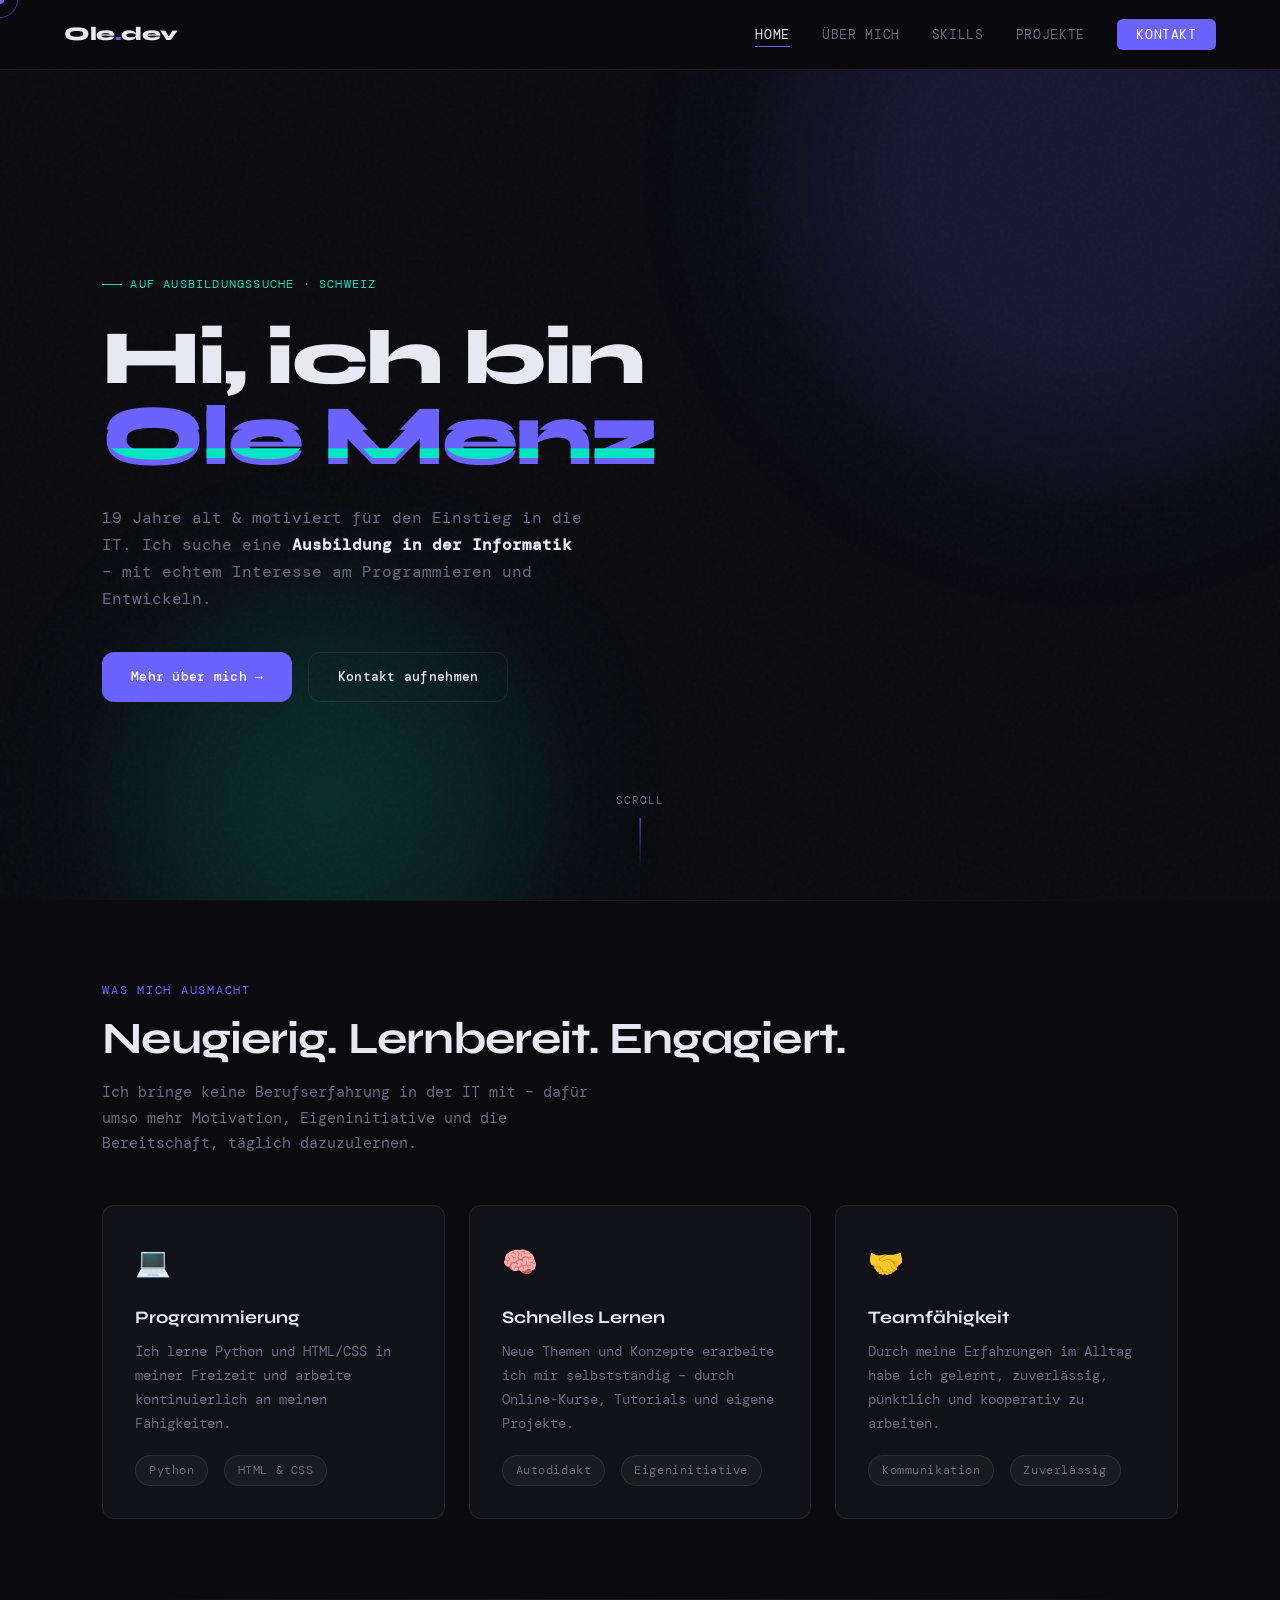
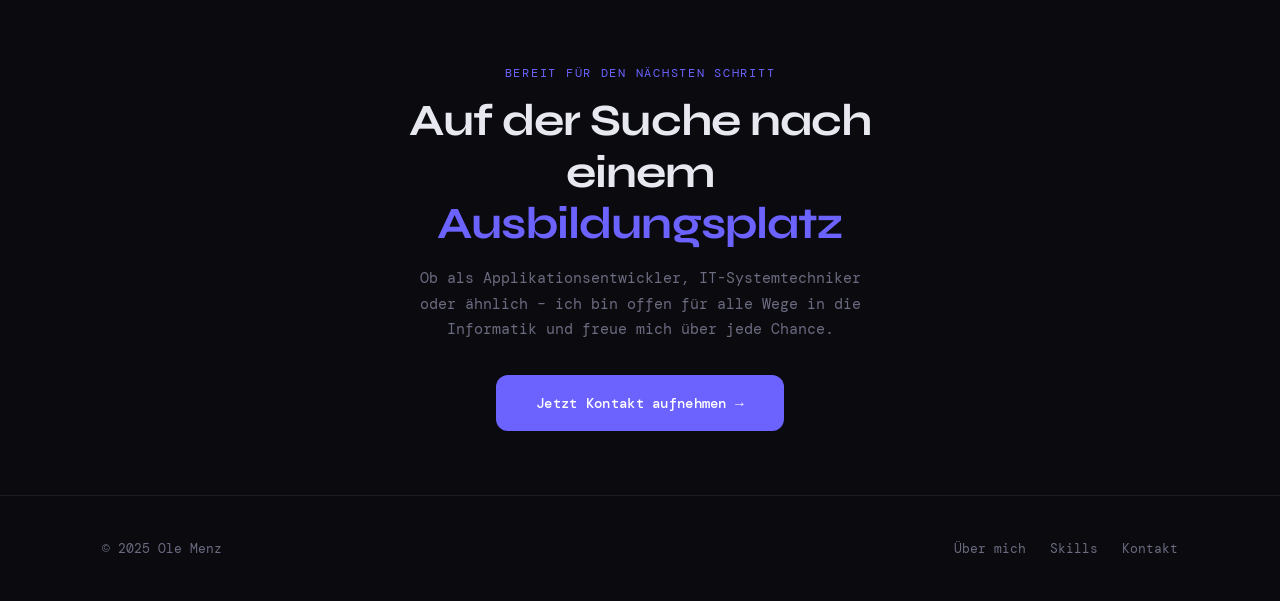
==== index.html @ 18d19151 "Add files via upload" ====
<!DOCTYPE html>
<html lang="de">
<head>
  <meta charset="UTF-8" />
  <meta name="viewport" content="width=device-width, initial-scale=1.0" />
  <title>Ole Menz – Angehender Informatiker</title>
  <meta name="description" content="Persönliche Website von Ole Menz – motivierter Bewerber für eine Informatik-Ausbildung." />
  <link rel="stylesheet" href="style.css" />
</head>
<body>

  <!-- Cursor -->
  <div class="cursor-dot"></div>
  <div class="cursor-ring"></div>

  <!-- ── Navigation ── -->
  <nav>
    <a href="index.html" class="nav-logo">Ole<span>.</span>dev</a>
    <button class="nav-toggle" aria-label="Menü öffnen">
      <span></span><span></span><span></span>
    </button>
    <ul class="nav-links">
      <li><a href="index.html">Home</a></li>
      <li><a href="about.html">Über mich</a></li>
      <li><a href="skills.html">Skills</a></li>
      <li><a href="projects.html">Projekte</a></li>
      <li><a href="contact.html" class="nav-cta">Kontakt</a></li>
    </ul>
  </nav>

  <main>
    <!-- ── Hero ── -->
    <section class="hero">
      <div class="hero-bg">
        <div class="hero-orb hero-orb-1"></div>
        <div class="hero-orb hero-orb-2"></div>
      </div>

      <div class="hero-content">
        <div class="hero-tag">Auf Ausbildungssuche · Schweiz</div>

        <h1 class="hero-title">
          Hi, ich bin<br>
          <span class="accent glitch" data-text="Ole Menz">Ole Menz</span>
        </h1>

        <p class="hero-subtitle">
          19 Jahre alt &amp; motiviert für den Einstieg in die IT.
          Ich suche eine <strong style="color:var(--text)">Ausbildung in der Informatik</strong> –
          mit echtem Interesse am Programmieren und Entwickeln.
        </p>

        <div class="hero-actions">
          <a href="about.html" class="btn btn-primary">Mehr über mich →</a>
          <a href="contact.html" class="btn btn-outline">Kontakt aufnehmen</a>
        </div>
      </div>

      <div class="hero-scroll">
        <span>Scroll</span>
        <div class="scroll-line"></div>
      </div>
    </section>

    <div class="divider"></div>

    <!-- ── Intro Cards ── -->
    <section>
      <div class="section-label">Was mich ausmacht</div>
      <h2 class="section-title">Neugierig. Lernbereit. Engagiert.</h2>
      <p class="section-subtitle">
        Ich bringe keine Berufserfahrung in der IT mit – dafür umso mehr Motivation,
        Eigeninitiative und die Bereitschaft, täglich dazuzulernen.
      </p>

      <div class="grid-3">
        <div class="card reveal" data-delay="0">
          <div style="font-size:1.8rem; margin-bottom:1rem;">💻</div>
          <h3 style="font-family:'Syne',sans-serif; font-weight:700; margin-bottom:0.5rem;">Programmierung</h3>
          <p style="color:var(--muted); font-size:0.875rem;">
            Ich lerne Python und HTML/CSS in meiner Freizeit und arbeite
            kontinuierlich an meinen Fähigkeiten.
          </p>
          <div style="margin-top:1.2rem;">
            <span class="tag">Python</span>
            <span class="tag" style="margin-left:0.4rem;">HTML & CSS</span>
          </div>
        </div>

        <div class="card reveal" data-delay="100">
          <div style="font-size:1.8rem; margin-bottom:1rem;">🧠</div>
          <h3 style="font-family:'Syne',sans-serif; font-weight:700; margin-bottom:0.5rem;">Schnelles Lernen</h3>
          <p style="color:var(--muted); font-size:0.875rem;">
            Neue Themen und Konzepte erarbeite ich mir selbstständig –
            durch Online-Kurse, Tutorials und eigene Projekte.
          </p>
          <div style="margin-top:1.2rem;">
            <span class="tag">Autodidakt</span>
            <span class="tag" style="margin-left:0.4rem;">Eigeninitiative</span>
          </div>
        </div>

        <div class="card reveal" data-delay="200">
          <div style="font-size:1.8rem; margin-bottom:1rem;">🤝</div>
          <h3 style="font-family:'Syne',sans-serif; font-weight:700; margin-bottom:0.5rem;">Teamfähigkeit</h3>
          <p style="color:var(--muted); font-size:0.875rem;">
            Durch meine Erfahrungen im Alltag habe ich gelernt,
            zuverlässig, pünktlich und kooperativ zu arbeiten.
          </p>
          <div style="margin-top:1.2rem;">
            <span class="tag">Kommunikation</span>
            <span class="tag" style="margin-left:0.4rem;">Zuverlässig</span>
          </div>
        </div>
      </div>
    </section>

    <div class="divider"></div>

    <!-- ── CTA Banner ── -->
    <section style="text-align:center; padding:4rem clamp(1.5rem, 8vw, 8rem);">
      <div class="reveal">
        <div class="section-label" style="text-align:center; display:block;">Bereit für den nächsten Schritt</div>
        <h2 class="section-title" style="text-align:center; max-width:540px; margin:0.5rem auto 1rem;">
          Auf der Suche nach einem <span style="color:var(--accent)">Ausbildungsplatz</span>
        </h2>
        <p style="color:var(--muted); max-width:480px; margin:0 auto 2rem;">
          Ob als Applikationsentwickler, IT-Systemtechniker oder ähnlich –
          ich bin offen für alle Wege in die Informatik und freue mich über jede Chance.
        </p>
        <a href="contact.html" class="btn btn-primary" style="font-size:0.9rem; padding:1rem 2.5rem;">
          Jetzt Kontakt aufnehmen →
        </a>
      </div>
    </section>
  </main>

  <!-- ── Footer ── -->
  <footer>
    <p>© 2025 Ole Menz</p>
    <ul class="footer-links">
      <li><a href="about.html">Über mich</a></li>
      <li><a href="skills.html">Skills</a></li>
      <li><a href="contact.html">Kontakt</a></li>
    </ul>
  </footer>

  <script src="main.js"></script>
</body>
</html>
---- style.css ----
@import url('https://fonts.googleapis.com/css2?family=Syne:wght@400;600;700;800&family=DM+Mono:wght@300;400;500&display=swap');

/* ─── CSS Variables ─── */
:root {
  --bg:        #0a0a0f;
  --bg-card:   #111118;
  --bg-glass:  rgba(255,255,255,0.04);
  --border:    rgba(255,255,255,0.08);
  --accent:    #6c63ff;
  --accent2:   #00e5c3;
  --text:      #e8e8f0;
  --muted:     #6b6b80;
  --radius:    12px;
  --nav-h:     70px;
  --transition: 0.3s cubic-bezier(0.4,0,0.2,1);
}

/* ─── Reset & Base ─── */
*, *::before, *::after { box-sizing: border-box; margin: 0; padding: 0; }

html { scroll-behavior: smooth; }

body {
  background: var(--bg);
  color: var(--text);
  font-family: 'DM Mono', monospace;
  font-size: 15px;
  line-height: 1.7;
  min-height: 100vh;
  overflow-x: hidden;
}

/* ─── Noise Overlay ─── */
body::before {
  content: '';
  position: fixed;
  inset: 0;
  background-image: url("data:image/svg+xml,%3Csvg viewBox='0 0 256 256' xmlns='http://www.w3.org/2000/svg'%3E%3Cfilter id='n'%3E%3CfeTurbulence type='fractalNoise' baseFrequency='0.9' numOctaves='4' stitchTiles='stitch'/%3E%3C/filter%3E%3Crect width='100%25' height='100%25' filter='url(%23n)' opacity='0.04'/%3E%3C/svg%3E");
  pointer-events: none;
  z-index: 0;
  opacity: 0.6;
}

/* ─── Navigation ─── */
nav {
  position: fixed;
  top: 0; left: 0; right: 0;
  height: var(--nav-h);
  display: flex;
  align-items: center;
  justify-content: space-between;
  padding: 0 clamp(1.5rem, 5vw, 4rem);
  background: rgba(10,10,15,0.85);
  backdrop-filter: blur(20px);
  -webkit-backdrop-filter: blur(20px);
  border-bottom: 1px solid var(--border);
  z-index: 100;
}

.nav-logo {
  font-family: 'Syne', sans-serif;
  font-weight: 800;
  font-size: 1.2rem;
  color: var(--text);
  text-decoration: none;
  letter-spacing: -0.02em;
}

.nav-logo span { color: var(--accent); }

.nav-links {
  display: flex;
  gap: 2rem;
  list-style: none;
  align-items: center;
}

.nav-links a {
  color: var(--muted);
  text-decoration: none;
  font-size: 0.82rem;
  letter-spacing: 0.05em;
  text-transform: uppercase;
  transition: color var(--transition);
  position: relative;
}

.nav-links a::after {
  content: '';
  position: absolute;
  bottom: -4px; left: 0;
  width: 0; height: 1px;
  background: var(--accent);
  transition: width var(--transition);
}

.nav-links a:hover,
.nav-links a.active { color: var(--text); }

.nav-links a:hover::after,
.nav-links a.active::after { width: 100%; }

.nav-cta {
  background: var(--accent) !important;
  color: white !important;
  padding: 0.45rem 1.2rem !important;
  border-radius: 6px;
  font-size: 0.82rem !important;
  transition: background var(--transition), transform var(--transition) !important;
}

.nav-cta:hover { background: #5a52d4 !important; transform: translateY(-1px); }
.nav-cta::after { display: none !important; }

/* Hamburger */
.nav-toggle {
  display: none;
  flex-direction: column;
  gap: 5px;
  cursor: pointer;
  background: none;
  border: none;
  padding: 4px;
}

.nav-toggle span {
  display: block;
  width: 24px;
  height: 2px;
  background: var(--text);
  border-radius: 2px;
  transition: var(--transition);
}

/* ─── Page Wrapper ─── */
main {
  padding-top: var(--nav-h);
  position: relative;
  z-index: 1;
}

/* ─── Hero Section ─── */
.hero {
  min-height: calc(100vh - var(--nav-h));
  display: flex;
  align-items: center;
  padding: 4rem clamp(1.5rem, 8vw, 8rem);
  position: relative;
  overflow: hidden;
}

.hero-bg {
  position: absolute;
  inset: 0;
  z-index: 0;
}

.hero-orb {
  position: absolute;
  border-radius: 50%;
  filter: blur(80px);
  opacity: 0.15;
}

.hero-orb-1 {
  width: 600px; height: 600px;
  background: var(--accent);
  top: -200px; right: -100px;
  animation: float 8s ease-in-out infinite;
}

.hero-orb-2 {
  width: 400px; height: 400px;
  background: var(--accent2);
  bottom: -100px; left: 10%;
  animation: float 10s ease-in-out infinite reverse;
}

@keyframes float {
  0%, 100% { transform: translateY(0) scale(1); }
  50%       { transform: translateY(-30px) scale(1.05); }
}

.hero-content {
  position: relative;
  z-index: 1;
  max-width: 720px;
}

.hero-tag {
  display: inline-flex;
  align-items: center;
  gap: 0.5rem;
  font-size: 0.75rem;
  letter-spacing: 0.1em;
  text-transform: uppercase;
  color: var(--accent2);
  margin-bottom: 1.5rem;
  opacity: 0;
  animation: fadeUp 0.8s 0.2s forwards;
}

.hero-tag::before {
  content: '';
  width: 20px; height: 1px;
  background: var(--accent2);
}

.hero-title {
  font-family: 'Syne', sans-serif;
  font-size: clamp(2.8rem, 6vw, 5rem);
  font-weight: 800;
  line-height: 1.05;
  letter-spacing: -0.03em;
  margin-bottom: 1.5rem;
  opacity: 0;
  animation: fadeUp 0.8s 0.4s forwards;
}

.hero-title .accent { color: var(--accent); }
.hero-title .accent2 { color: var(--accent2); }

.hero-subtitle {
  font-size: 1rem;
  color: var(--muted);
  max-width: 480px;
  margin-bottom: 2.5rem;
  opacity: 0;
  animation: fadeUp 0.8s 0.6s forwards;
}

.hero-actions {
  display: flex;
  gap: 1rem;
  flex-wrap: wrap;
  opacity: 0;
  animation: fadeUp 0.8s 0.8s forwards;
}

.hero-scroll {
  position: absolute;
  bottom: 2rem;
  left: 50%;
  transform: translateX(-50%);
  display: flex;
  flex-direction: column;
  align-items: center;
  gap: 0.5rem;
  color: var(--muted);
  font-size: 0.7rem;
  letter-spacing: 0.1em;
  text-transform: uppercase;
  z-index: 1;
  animation: fadeIn 1s 1.5s forwards;
  opacity: 0;
}

.scroll-line {
  width: 1px;
  height: 50px;
  background: linear-gradient(to bottom, var(--accent), transparent);
  animation: scrollAnim 2s ease-in-out infinite;
}

@keyframes scrollAnim {
  0% { transform: scaleY(0); transform-origin: top; }
  50% { transform: scaleY(1); transform-origin: top; }
  51% { transform: scaleY(1); transform-origin: bottom; }
  100% { transform: scaleY(0); transform-origin: bottom; }
}

/* ─── Buttons ─── */
.btn {
  display: inline-flex;
  align-items: center;
  gap: 0.5rem;
  padding: 0.8rem 1.8rem;
  border-radius: var(--radius);
  font-family: 'DM Mono', monospace;
  font-size: 0.82rem;
  font-weight: 500;
  text-decoration: none;
  cursor: pointer;
  border: none;
  transition: all var(--transition);
  letter-spacing: 0.02em;
}

.btn-primary {
  background: var(--accent);
  color: white;
}

.btn-primary:hover {
  background: #5a52d4;
  transform: translateY(-2px);
  box-shadow: 0 8px 30px rgba(108,99,255,0.35);
}

.btn-outline {
  background: transparent;
  color: var(--text);
  border: 1px solid var(--border);
}

.btn-outline:hover {
  border-color: var(--accent);
  color: var(--accent);
  transform: translateY(-2px);
}

/* ─── Section Base ─── */
section {
  padding: 5rem clamp(1.5rem, 8vw, 8rem);
}

.section-label {
  font-size: 0.72rem;
  letter-spacing: 0.15em;
  text-transform: uppercase;
  color: var(--accent);
  margin-bottom: 0.75rem;
}

.section-title {
  font-family: 'Syne', sans-serif;
  font-size: clamp(1.8rem, 3.5vw, 2.8rem);
  font-weight: 700;
  letter-spacing: -0.02em;
  line-height: 1.15;
  margin-bottom: 1rem;
}

.section-subtitle {
  color: var(--muted);
  max-width: 520px;
  margin-bottom: 3rem;
}

/* ─── Cards ─── */
.card {
  background: var(--bg-card);
  border: 1px solid var(--border);
  border-radius: var(--radius);
  padding: 2rem;
  transition: all var(--transition);
  position: relative;
  overflow: hidden;
}

.card::before {
  content: '';
  position: absolute;
  inset: 0;
  border-radius: var(--radius);
  background: linear-gradient(135deg, rgba(108,99,255,0.05), transparent);
  opacity: 0;
  transition: opacity var(--transition);
}

.card:hover { border-color: rgba(108,99,255,0.35); transform: translateY(-4px); }
.card:hover::before { opacity: 1; }

/* ─── Grid Layouts ─── */
.grid-2 { display: grid; grid-template-columns: repeat(auto-fit, minmax(280px, 1fr)); gap: 1.5rem; }
.grid-3 { display: grid; grid-template-columns: repeat(auto-fit, minmax(240px, 1fr)); gap: 1.5rem; }

/* ─── Skill Bar ─── */
.skill-item { margin-bottom: 1.5rem; }

.skill-header {
  display: flex;
  justify-content: space-between;
  align-items: center;
  margin-bottom: 0.6rem;
}

.skill-name { font-size: 0.85rem; font-weight: 500; }
.skill-pct { font-size: 0.75rem; color: var(--accent2); }

.skill-bar {
  height: 4px;
  background: var(--bg-glass);
  border-radius: 99px;
  overflow: hidden;
  border: 1px solid var(--border);
}

.skill-fill {
  height: 100%;
  border-radius: 99px;
  background: linear-gradient(90deg, var(--accent), var(--accent2));
  width: 0;
  transition: width 1.2s cubic-bezier(0.4,0,0.2,1);
}

/* ─── Tag / Badge ─── */
.tag {
  display: inline-block;
  padding: 0.3rem 0.8rem;
  border-radius: 99px;
  font-size: 0.72rem;
  letter-spacing: 0.05em;
  background: var(--bg-glass);
  border: 1px solid var(--border);
  color: var(--muted);
  transition: all var(--transition);
}

.tag:hover, .tag.active {
  background: rgba(108,99,255,0.15);
  border-color: var(--accent);
  color: var(--accent);
}

.tag-accent2 { border-color: rgba(0,229,195,0.3); color: var(--accent2); }

/* ─── Divider ─── */
.divider {
  height: 1px;
  background: linear-gradient(90deg, transparent, var(--border), transparent);
  margin: 0 clamp(1.5rem, 8vw, 8rem);
}

/* ─── Page Header (inner pages) ─── */
.page-header {
  padding: 5rem clamp(1.5rem, 8vw, 8rem) 3rem;
  position: relative;
  overflow: hidden;
}

.page-header::after {
  content: '';
  position: absolute;
  inset: 0;
  background: radial-gradient(ellipse 60% 80% at 70% 50%, rgba(108,99,255,0.08), transparent);
  pointer-events: none;
}

/* ─── Contact Form ─── */
.form-group { margin-bottom: 1.5rem; }

.form-group label {
  display: block;
  font-size: 0.75rem;
  letter-spacing: 0.08em;
  text-transform: uppercase;
  color: var(--muted);
  margin-bottom: 0.5rem;
}

.form-group input,
.form-group textarea {
  width: 100%;
  background: var(--bg-card);
  border: 1px solid var(--border);
  border-radius: var(--radius);
  padding: 0.85rem 1.1rem;
  color: var(--text);
  font-family: 'DM Mono', monospace;
  font-size: 0.875rem;
  outline: none;
  transition: border-color var(--transition), box-shadow var(--transition);
  resize: vertical;
}

.form-group input:focus,
.form-group textarea:focus {
  border-color: var(--accent);
  box-shadow: 0 0 0 3px rgba(108,99,255,0.1);
}

.form-group textarea { min-height: 140px; }

/* ─── Footer ─── */
footer {
  padding: 2.5rem clamp(1.5rem, 8vw, 8rem);
  border-top: 1px solid var(--border);
  display: flex;
  justify-content: space-between;
  align-items: center;
  flex-wrap: wrap;
  gap: 1rem;
}

footer p { color: var(--muted); font-size: 0.8rem; }

.footer-links {
  display: flex;
  gap: 1.5rem;
  list-style: none;
}

.footer-links a {
  color: var(--muted);
  text-decoration: none;
  font-size: 0.8rem;
  transition: color var(--transition);
}

.footer-links a:hover { color: var(--accent); }

/* ─── Social Icons ─── */
.social-links {
  display: flex;
  gap: 0.75rem;
}

.social-link {
  width: 38px; height: 38px;
  border: 1px solid var(--border);
  border-radius: 8px;
  display: flex;
  align-items: center;
  justify-content: center;
  color: var(--muted);
  text-decoration: none;
  font-size: 0.9rem;
  transition: all var(--transition);
}

.social-link:hover {
  border-color: var(--accent);
  color: var(--accent);
  transform: translateY(-2px);
}

/* ─── About Page Specifics ─── */
.about-grid {
  display: grid;
  grid-template-columns: 1fr 1.6fr;
  gap: 4rem;
  align-items: start;
}

.avatar-wrap {
  position: sticky;
  top: calc(var(--nav-h) + 2rem);
}

.avatar-box {
  aspect-ratio: 1;
  border-radius: 20px;
  background: var(--bg-card);
  border: 1px solid var(--border);
  display: flex;
  align-items: center;
  justify-content: center;
  font-size: 5rem;
  position: relative;
  overflow: hidden;
}

.avatar-box::after {
  content: '';
  position: absolute;
  inset: 0;
  background: linear-gradient(135deg, rgba(108,99,255,0.12), rgba(0,229,195,0.06));
}

.avatar-initials {
  font-family: 'Syne', sans-serif;
  font-size: 5rem;
  font-weight: 800;
  background: linear-gradient(135deg, var(--accent), var(--accent2));
  -webkit-background-clip: text;
  -webkit-text-fill-color: transparent;
  background-clip: text;
  z-index: 1;
  position: relative;
}

.info-list { list-style: none; }

.info-list li {
  display: flex;
  gap: 1rem;
  padding: 0.75rem 0;
  border-bottom: 1px solid var(--border);
  font-size: 0.875rem;
}

.info-label { color: var(--muted); min-width: 100px; }
.info-value { color: var(--text); }

/* ─── Skills Page Specifics ─── */
.skills-category-title {
  font-family: 'Syne', sans-serif;
  font-size: 1rem;
  font-weight: 700;
  color: var(--accent2);
  margin-bottom: 1.5rem;
  display: flex;
  align-items: center;
  gap: 0.75rem;
}

.skills-category-title::after {
  content: '';
  flex: 1;
  height: 1px;
  background: var(--border);
}

/* ─── Contact Page Specifics ─── */
.contact-grid {
  display: grid;
  grid-template-columns: 1fr 1.4fr;
  gap: 4rem;
  align-items: start;
}

.contact-info-item {
  display: flex;
  gap: 1rem;
  align-items: flex-start;
  padding: 1.2rem 0;
  border-bottom: 1px solid var(--border);
}

.contact-icon {
  width: 40px; height: 40px;
  border-radius: 8px;
  background: rgba(108,99,255,0.1);
  border: 1px solid rgba(108,99,255,0.2);
  display: flex;
  align-items: center;
  justify-content: center;
  font-size: 1rem;
  flex-shrink: 0;
}

.contact-detail-label { font-size: 0.72rem; color: var(--muted); letter-spacing: 0.08em; text-transform: uppercase; }
.contact-detail-value { color: var(--text); font-size: 0.9rem; }

/* ─── Animations ─── */
@keyframes fadeUp {
  from { opacity: 0; transform: translateY(24px); }
  to   { opacity: 1; transform: translateY(0); }
}

@keyframes fadeIn {
  from { opacity: 0; }
  to   { opacity: 1; }
}

.reveal {
  opacity: 0;
  transform: translateY(30px);
  transition: opacity 0.7s ease, transform 0.7s ease;
}

.reveal.visible {
  opacity: 1;
  transform: none;
}

/* ─── Cursor Dot ─── */
.cursor-dot {
  width: 8px; height: 8px;
  background: var(--accent);
  border-radius: 50%;
  position: fixed;
  pointer-events: none;
  z-index: 9999;
  transform: translate(-50%, -50%);
  transition: transform 0.1s, opacity 0.3s;
}

.cursor-ring {
  width: 36px; height: 36px;
  border: 1.5px solid rgba(108,99,255,0.5);
  border-radius: 50%;
  position: fixed;
  pointer-events: none;
  z-index: 9998;
  transform: translate(-50%, -50%);
  transition: transform 0.25s cubic-bezier(0.4,0,0.2,1), width 0.3s, height 0.3s, opacity 0.3s;
}

/* ─── Responsive ─── */
@media (max-width: 768px) {
  .nav-links { display: none; flex-direction: column; gap: 1rem; }
  .nav-links.open {
    display: flex;
    position: absolute;
    top: var(--nav-h); left: 0; right: 0;
    background: var(--bg);
    padding: 1.5rem clamp(1.5rem, 5vw, 4rem);
    border-bottom: 1px solid var(--border);
  }
  .nav-toggle { display: flex; }
  .about-grid { grid-template-columns: 1fr; }
  .avatar-wrap { position: static; }
  .contact-grid { grid-template-columns: 1fr; }
  .hero { padding: 2.5rem 1.5rem; }
  .cursor-dot, .cursor-ring { display: none; }
}

/* ─── Glitch Text Effect ─── */
.glitch {
  position: relative;
}

.glitch::before,
.glitch::after {
  content: attr(data-text);
  position: absolute;
  inset: 0;
  font-family: inherit;
  font-weight: inherit;
  font-size: inherit;
}

.glitch::before {
  color: var(--accent);
  animation: glitch1 3s infinite;
  clip-path: polygon(0 0, 100% 0, 100% 40%, 0 40%);
}

.glitch::after {
  color: var(--accent2);
  animation: glitch2 3s infinite;
  clip-path: polygon(0 60%, 100% 60%, 100% 100%, 0 100%);
}

@keyframes glitch1 {
  0%, 95%, 100% { transform: none; opacity: 0; }
  96% { transform: translate(-3px, 1px); opacity: 0.8; }
  98% { transform: translate(3px, -1px); opacity: 0.8; }
}

@keyframes glitch2 {
  0%, 92%, 100% { transform: none; opacity: 0; }
  93% { transform: translate(3px, 2px); opacity: 0.8; }
  95% { transform: translate(-3px, -2px); opacity: 0.8; }
}

/* ─── Typing cursor ─── */
.typed-cursor {
  display: inline-block;
  width: 2px;
  height: 1em;
  background: var(--accent2);
  margin-left: 2px;
  vertical-align: middle;
  animation: blink 1s step-end infinite;
}

@keyframes blink {
  50% { opacity: 0; }
}
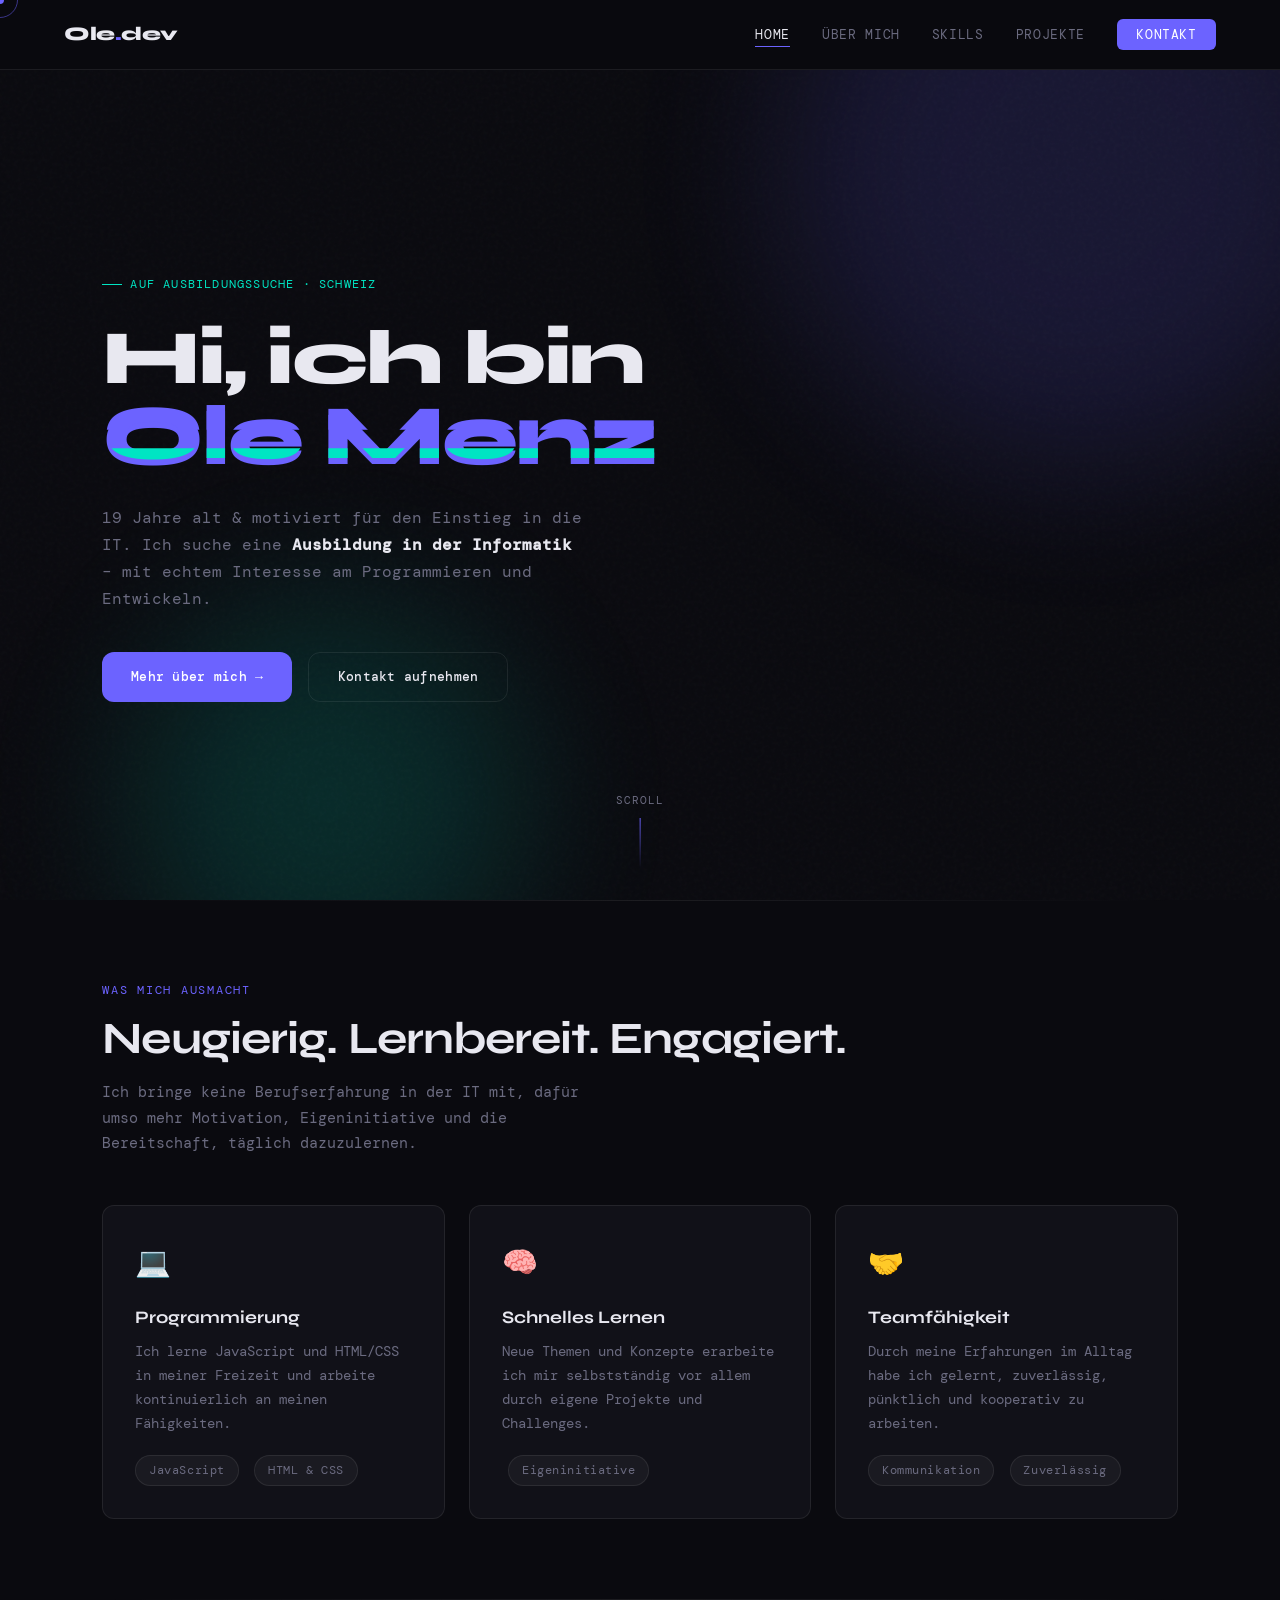
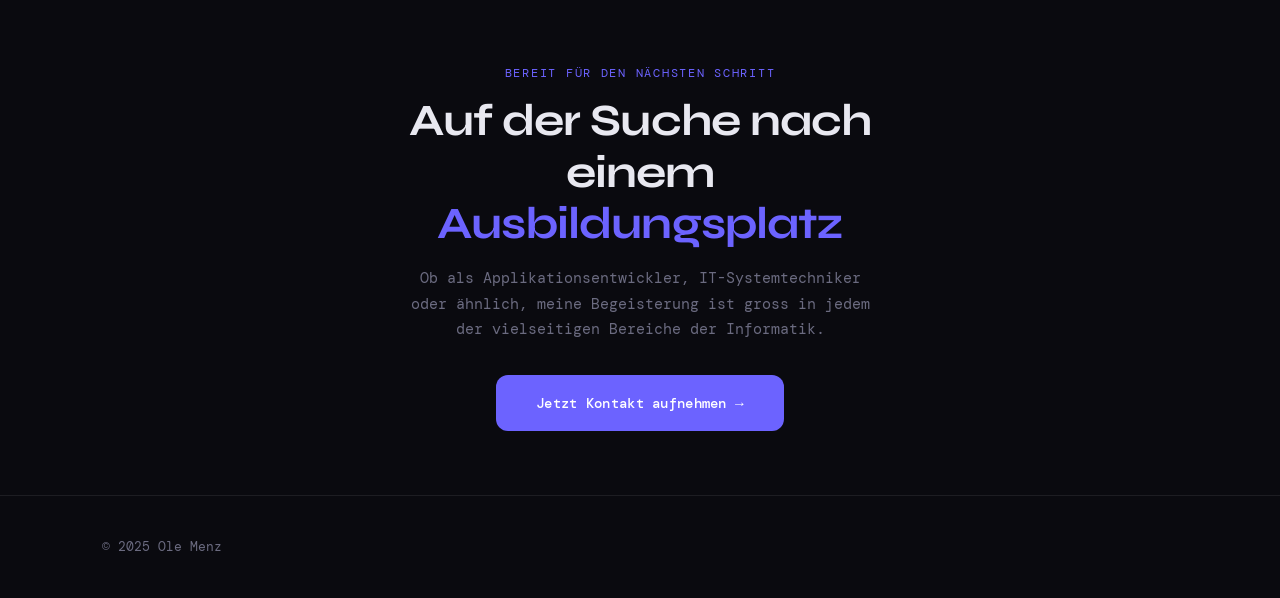
==== commit 57c1f3e0: "Update index.html" ====
--- a/index.html
+++ b/index.html
@@ -69,7 +69,7 @@
       <div class="section-label">Was mich ausmacht</div>
       <h2 class="section-title">Neugierig. Lernbereit. Engagiert.</h2>
       <p class="section-subtitle">
-        Ich bringe keine Berufserfahrung in der IT mit – dafür umso mehr Motivation,
+        Ich bringe keine Berufserfahrung in der IT mit, dafür umso mehr Motivation,
         Eigeninitiative und die Bereitschaft, täglich dazuzulernen.
       </p>
 
@@ -78,11 +78,11 @@
           <div style="font-size:1.8rem; margin-bottom:1rem;">💻</div>
           <h3 style="font-family:'Syne',sans-serif; font-weight:700; margin-bottom:0.5rem;">Programmierung</h3>
           <p style="color:var(--muted); font-size:0.875rem;">
-            Ich lerne Python und HTML/CSS in meiner Freizeit und arbeite
+            Ich lerne JavaScript und HTML/CSS in meiner Freizeit und arbeite
             kontinuierlich an meinen Fähigkeiten.
           </p>
           <div style="margin-top:1.2rem;">
-            <span class="tag">Python</span>
+            <span class="tag">JavaScript</span>
             <span class="tag" style="margin-left:0.4rem;">HTML & CSS</span>
           </div>
         </div>
@@ -91,11 +91,10 @@
           <div style="font-size:1.8rem; margin-bottom:1rem;">🧠</div>
           <h3 style="font-family:'Syne',sans-serif; font-weight:700; margin-bottom:0.5rem;">Schnelles Lernen</h3>
           <p style="color:var(--muted); font-size:0.875rem;">
-            Neue Themen und Konzepte erarbeite ich mir selbstständig –
-            durch Online-Kurse, Tutorials und eigene Projekte.
+            Neue Themen und Konzepte erarbeite ich mir selbstständig
+            vor allem durch eigene Projekte und Challenges.
           </p>
           <div style="margin-top:1.2rem;">
-            <span class="tag">Autodidakt</span>
             <span class="tag" style="margin-left:0.4rem;">Eigeninitiative</span>
           </div>
         </div>
@@ -125,8 +124,8 @@
           Auf der Suche nach einem <span style="color:var(--accent)">Ausbildungsplatz</span>
         </h2>
         <p style="color:var(--muted); max-width:480px; margin:0 auto 2rem;">
-          Ob als Applikationsentwickler, IT-Systemtechniker oder ähnlich –
-          ich bin offen für alle Wege in die Informatik und freue mich über jede Chance.
+          Ob als Applikationsentwickler, IT-Systemtechniker oder ähnlich,
+          meine Begeisterung ist gross in jedem der vielseitigen Bereiche der Informatik.
         </p>
         <a href="contact.html" class="btn btn-primary" style="font-size:0.9rem; padding:1rem 2.5rem;">
           Jetzt Kontakt aufnehmen →
@@ -138,11 +137,6 @@
   <!-- ── Footer ── -->
   <footer>
     <p>© 2025 Ole Menz</p>
-    <ul class="footer-links">
-      <li><a href="about.html">Über mich</a></li>
-      <li><a href="skills.html">Skills</a></li>
-      <li><a href="contact.html">Kontakt</a></li>
-    </ul>
   </footer>
 
   <script src="main.js"></script>
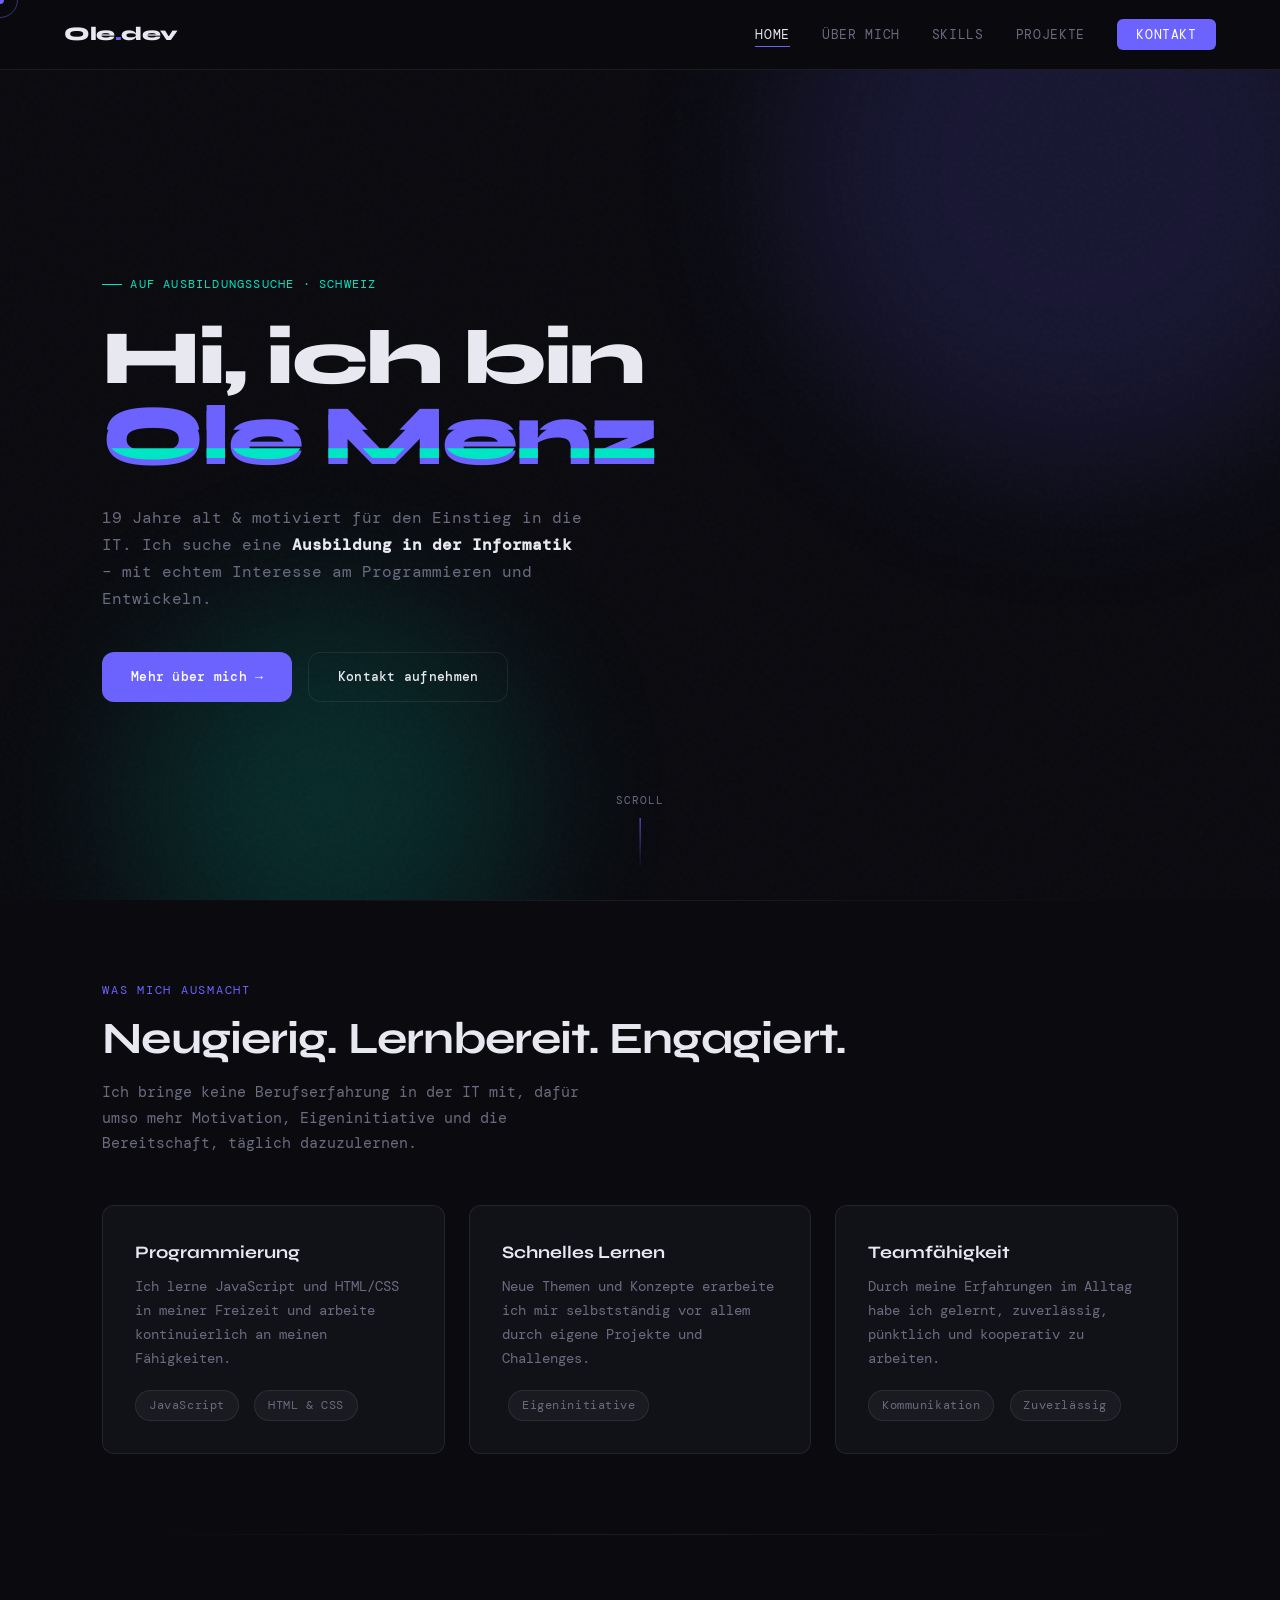
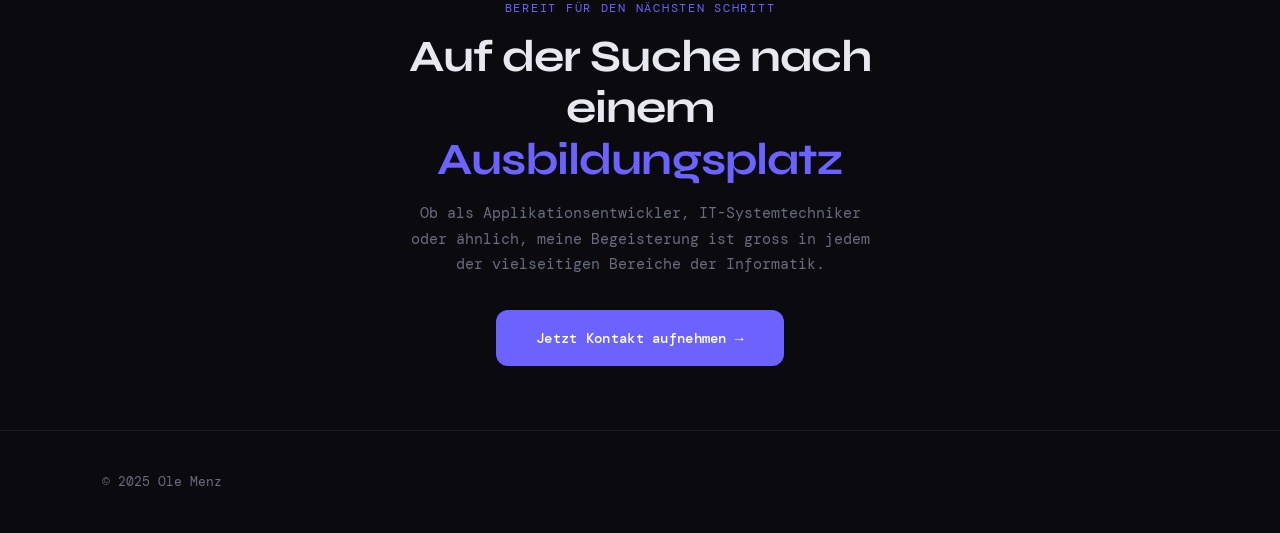
==== commit 7b87ca05: "Update index.html" ====
--- a/index.html
+++ b/index.html
@@ -75,7 +75,6 @@
 
       <div class="grid-3">
         <div class="card reveal" data-delay="0">
-          <div style="font-size:1.8rem; margin-bottom:1rem;">💻</div>
           <h3 style="font-family:'Syne',sans-serif; font-weight:700; margin-bottom:0.5rem;">Programmierung</h3>
           <p style="color:var(--muted); font-size:0.875rem;">
             Ich lerne JavaScript und HTML/CSS in meiner Freizeit und arbeite
@@ -88,7 +87,6 @@
         </div>
 
         <div class="card reveal" data-delay="100">
-          <div style="font-size:1.8rem; margin-bottom:1rem;">🧠</div>
           <h3 style="font-family:'Syne',sans-serif; font-weight:700; margin-bottom:0.5rem;">Schnelles Lernen</h3>
           <p style="color:var(--muted); font-size:0.875rem;">
             Neue Themen und Konzepte erarbeite ich mir selbstständig
@@ -100,7 +98,6 @@
         </div>
 
         <div class="card reveal" data-delay="200">
-          <div style="font-size:1.8rem; margin-bottom:1rem;">🤝</div>
           <h3 style="font-family:'Syne',sans-serif; font-weight:700; margin-bottom:0.5rem;">Teamfähigkeit</h3>
           <p style="color:var(--muted); font-size:0.875rem;">
             Durch meine Erfahrungen im Alltag habe ich gelernt,
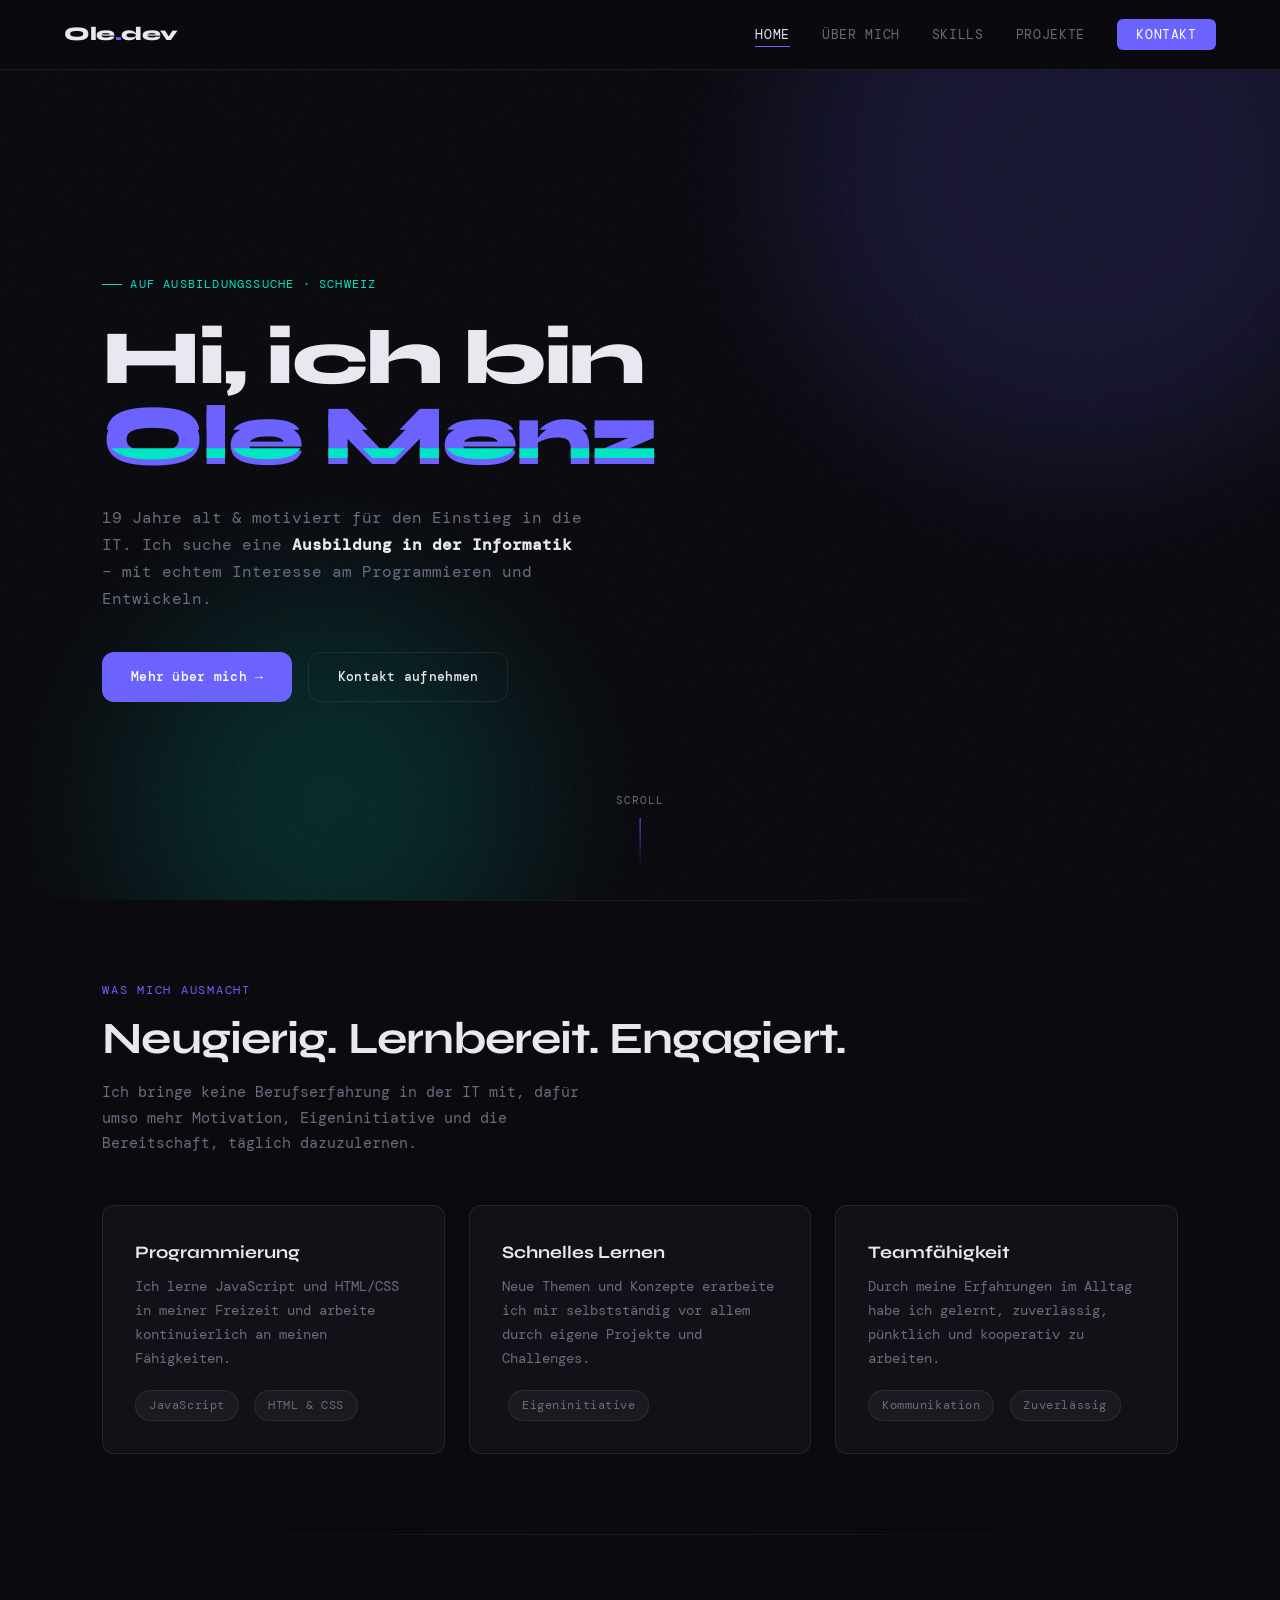
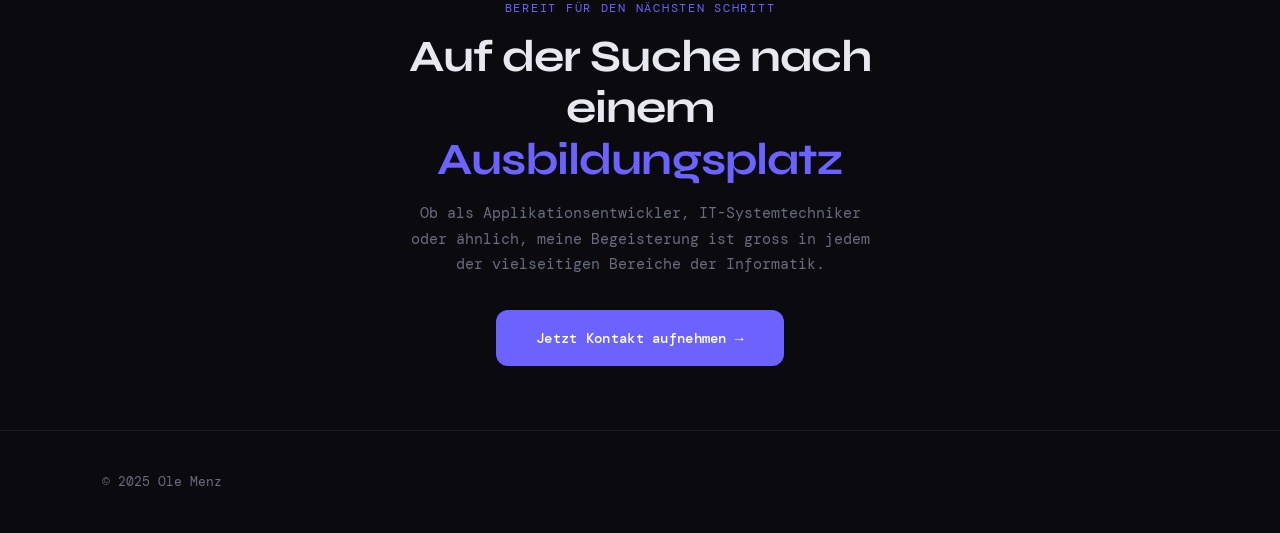
==== commit 259ecf89: "Update index.html" ====
--- a/index.html
+++ b/index.html
@@ -8,11 +8,6 @@
   <link rel="stylesheet" href="style.css" />
 </head>
 <body>
-
-  <!-- Cursor -->
-  <div class="cursor-dot"></div>
-  <div class="cursor-ring"></div>
-
   <!-- ── Navigation ── -->
   <nav>
     <a href="index.html" class="nav-logo">Ole<span>.</span>dev</a>
--- a/style.css
+++ b/style.css
@@ -662,7 +662,7 @@
   border-radius: 50%;
   position: fixed;
   pointer-events: none;
-  z-index: 9999;
+  z-index: 1;
   transform: translate(-50%, -50%);
   transition: transform 0.1s, opacity 0.3s;
 }
@@ -673,7 +673,7 @@
   border-radius: 50%;
   position: fixed;
   pointer-events: none;
-  z-index: 9998;
+  z-index: 1;
   transform: translate(-50%, -50%);
   transition: transform 0.25s cubic-bezier(0.4,0,0.2,1), width 0.3s, height 0.3s, opacity 0.3s;
 }
@@ -750,3 +750,13 @@
 @keyframes blink {
   50% { opacity: 0; }
 }
+.form-group input,
+.form-group textarea {
+  pointer-events: all;
+  position: relative;
+  z-index: 10;
+}
+.cursor-dot,
+.cursor-ring {
+  display: none !important;
+}
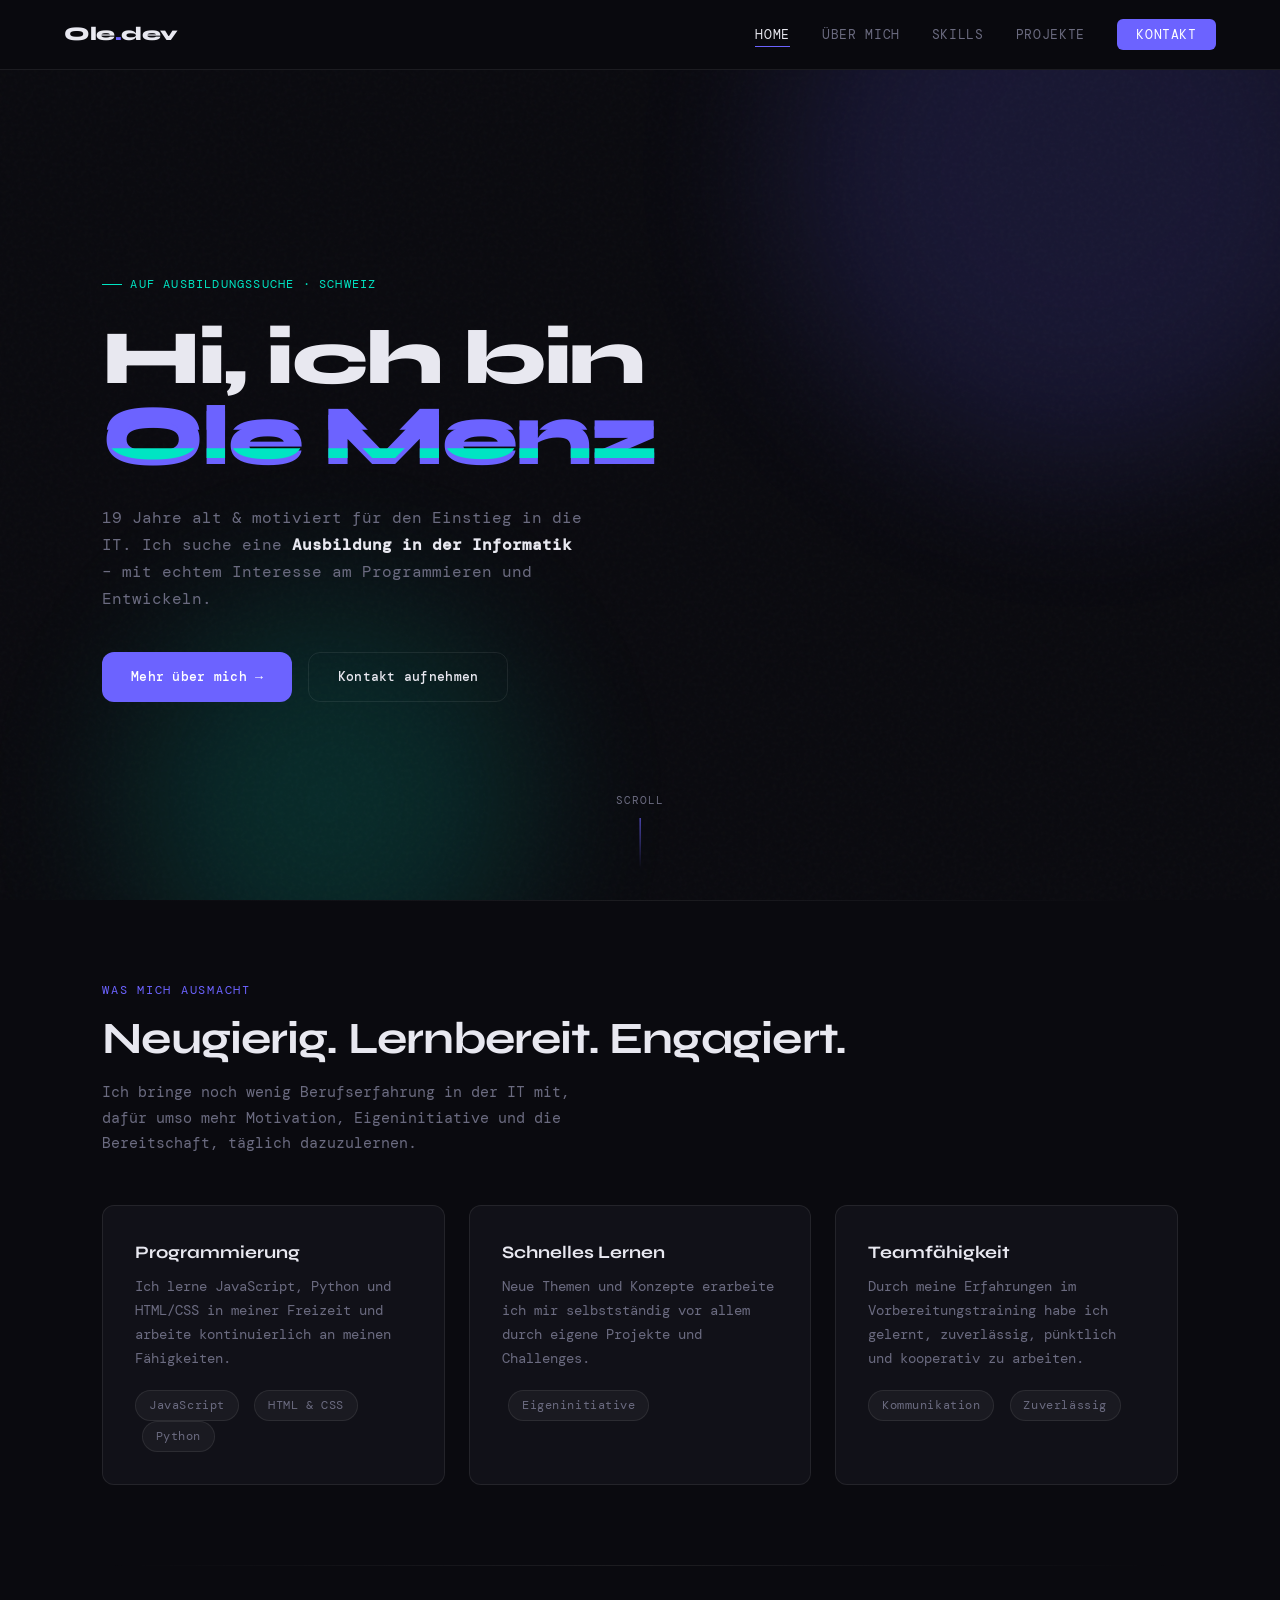
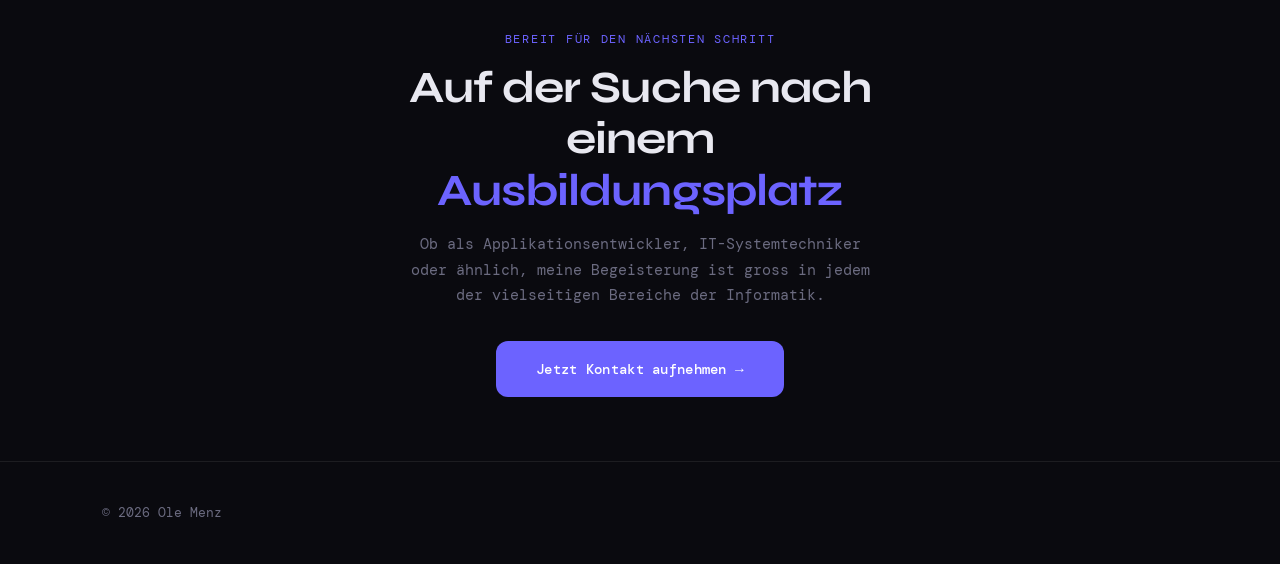
==== commit 209a8b16: "Update experience and year in index.html" ====
--- a/index.html
+++ b/index.html
@@ -64,7 +64,7 @@
       <div class="section-label">Was mich ausmacht</div>
       <h2 class="section-title">Neugierig. Lernbereit. Engagiert.</h2>
       <p class="section-subtitle">
-        Ich bringe keine Berufserfahrung in der IT mit, dafür umso mehr Motivation,
+        Ich bringe noch wenig Berufserfahrung in der IT mit, dafür umso mehr Motivation,
         Eigeninitiative und die Bereitschaft, täglich dazuzulernen.
       </p>
 
@@ -72,12 +72,13 @@
         <div class="card reveal" data-delay="0">
           <h3 style="font-family:'Syne',sans-serif; font-weight:700; margin-bottom:0.5rem;">Programmierung</h3>
           <p style="color:var(--muted); font-size:0.875rem;">
-            Ich lerne JavaScript und HTML/CSS in meiner Freizeit und arbeite
+            Ich lerne JavaScript, Python und HTML/CSS in meiner Freizeit und arbeite
             kontinuierlich an meinen Fähigkeiten.
           </p>
           <div style="margin-top:1.2rem;">
             <span class="tag">JavaScript</span>
             <span class="tag" style="margin-left:0.4rem;">HTML & CSS</span>
+            <span class="tag" style="margin-left:0.4rem;">Python</span>
           </div>
         </div>
 
@@ -95,7 +96,7 @@
         <div class="card reveal" data-delay="200">
           <h3 style="font-family:'Syne',sans-serif; font-weight:700; margin-bottom:0.5rem;">Teamfähigkeit</h3>
           <p style="color:var(--muted); font-size:0.875rem;">
-            Durch meine Erfahrungen im Alltag habe ich gelernt,
+            Durch meine Erfahrungen im Vorbereitungstraining habe ich gelernt,
             zuverlässig, pünktlich und kooperativ zu arbeiten.
           </p>
           <div style="margin-top:1.2rem;">
@@ -128,7 +129,7 @@
 
   <!-- ── Footer ── -->
   <footer>
-    <p>© 2025 Ole Menz</p>
+    <p>© 2026 Ole Menz</p>
   </footer>
 
   <script src="main.js"></script>
--- a/style.css
+++ b/style.css
@@ -37,7 +37,7 @@
   inset: 0;
   background-image: url("data:image/svg+xml,%3Csvg viewBox='0 0 256 256' xmlns='http://www.w3.org/2000/svg'%3E%3Cfilter id='n'%3E%3CfeTurbulence type='fractalNoise' baseFrequency='0.9' numOctaves='4' stitchTiles='stitch'/%3E%3C/filter%3E%3Crect width='100%25' height='100%25' filter='url(%23n)' opacity='0.04'/%3E%3C/svg%3E");
   pointer-events: none;
-  z-index: 0;
+  z-index: -1;
   opacity: 0.6;
 }
 
@@ -356,9 +356,10 @@
   background: linear-gradient(135deg, rgba(108,99,255,0.05), transparent);
   opacity: 0;
   transition: opacity var(--transition);
-}
-
-.card:hover { border-color: rgba(108,99,255,0.35); transform: translateY(-4px); }
+  pointer-events: none;
+}
+
+.card:hover { border-color: rgba(108,99,255,0.35); }
 .card:hover::before { opacity: 1; }
 
 /* ─── Grid Layouts ─── */
@@ -462,6 +463,8 @@
   outline: none;
   transition: border-color var(--transition), box-shadow var(--transition);
   resize: vertical;
+  position: relative;
+  z-index: 10;
 }
 
 .form-group input:focus,
@@ -499,31 +502,6 @@
 }
 
 .footer-links a:hover { color: var(--accent); }
-
-/* ─── Social Icons ─── */
-.social-links {
-  display: flex;
-  gap: 0.75rem;
-}
-
-.social-link {
-  width: 38px; height: 38px;
-  border: 1px solid var(--border);
-  border-radius: 8px;
-  display: flex;
-  align-items: center;
-  justify-content: center;
-  color: var(--muted);
-  text-decoration: none;
-  font-size: 0.9rem;
-  transition: all var(--transition);
-}
-
-.social-link:hover {
-  border-color: var(--accent);
-  color: var(--accent);
-  transform: translateY(-2px);
-}
 
 /* ─── About Page Specifics ─── */
 .about-grid {
@@ -556,6 +534,7 @@
   position: absolute;
   inset: 0;
   background: linear-gradient(135deg, rgba(108,99,255,0.12), rgba(0,229,195,0.06));
+  pointer-events: none;
 }
 
 .avatar-initials {
@@ -655,27 +634,10 @@
   transform: none;
 }
 
-/* ─── Cursor Dot ─── */
-.cursor-dot {
-  width: 8px; height: 8px;
-  background: var(--accent);
-  border-radius: 50%;
-  position: fixed;
-  pointer-events: none;
-  z-index: 1;
-  transform: translate(-50%, -50%);
-  transition: transform 0.1s, opacity 0.3s;
-}
-
+/* ─── Cursor (hidden) ─── */
+.cursor-dot,
 .cursor-ring {
-  width: 36px; height: 36px;
-  border: 1.5px solid rgba(108,99,255,0.5);
-  border-radius: 50%;
-  position: fixed;
-  pointer-events: none;
-  z-index: 1;
-  transform: translate(-50%, -50%);
-  transition: transform 0.25s cubic-bezier(0.4,0,0.2,1), width 0.3s, height 0.3s, opacity 0.3s;
+  display: none !important;
 }
 
 /* ─── Responsive ─── */
@@ -694,13 +656,10 @@
   .avatar-wrap { position: static; }
   .contact-grid { grid-template-columns: 1fr; }
   .hero { padding: 2.5rem 1.5rem; }
-  .cursor-dot, .cursor-ring { display: none; }
 }
 
 /* ─── Glitch Text Effect ─── */
-.glitch {
-  position: relative;
-}
+.glitch { position: relative; }
 
 .glitch::before,
 .glitch::after {
@@ -710,6 +669,7 @@
   font-family: inherit;
   font-weight: inherit;
   font-size: inherit;
+  pointer-events: none;
 }
 
 .glitch::before {
@@ -750,13 +710,3 @@
 @keyframes blink {
   50% { opacity: 0; }
 }
-.form-group input,
-.form-group textarea {
-  pointer-events: all;
-  position: relative;
-  z-index: 10;
-}
-.cursor-dot,
-.cursor-ring {
-  display: none !important;
-}
